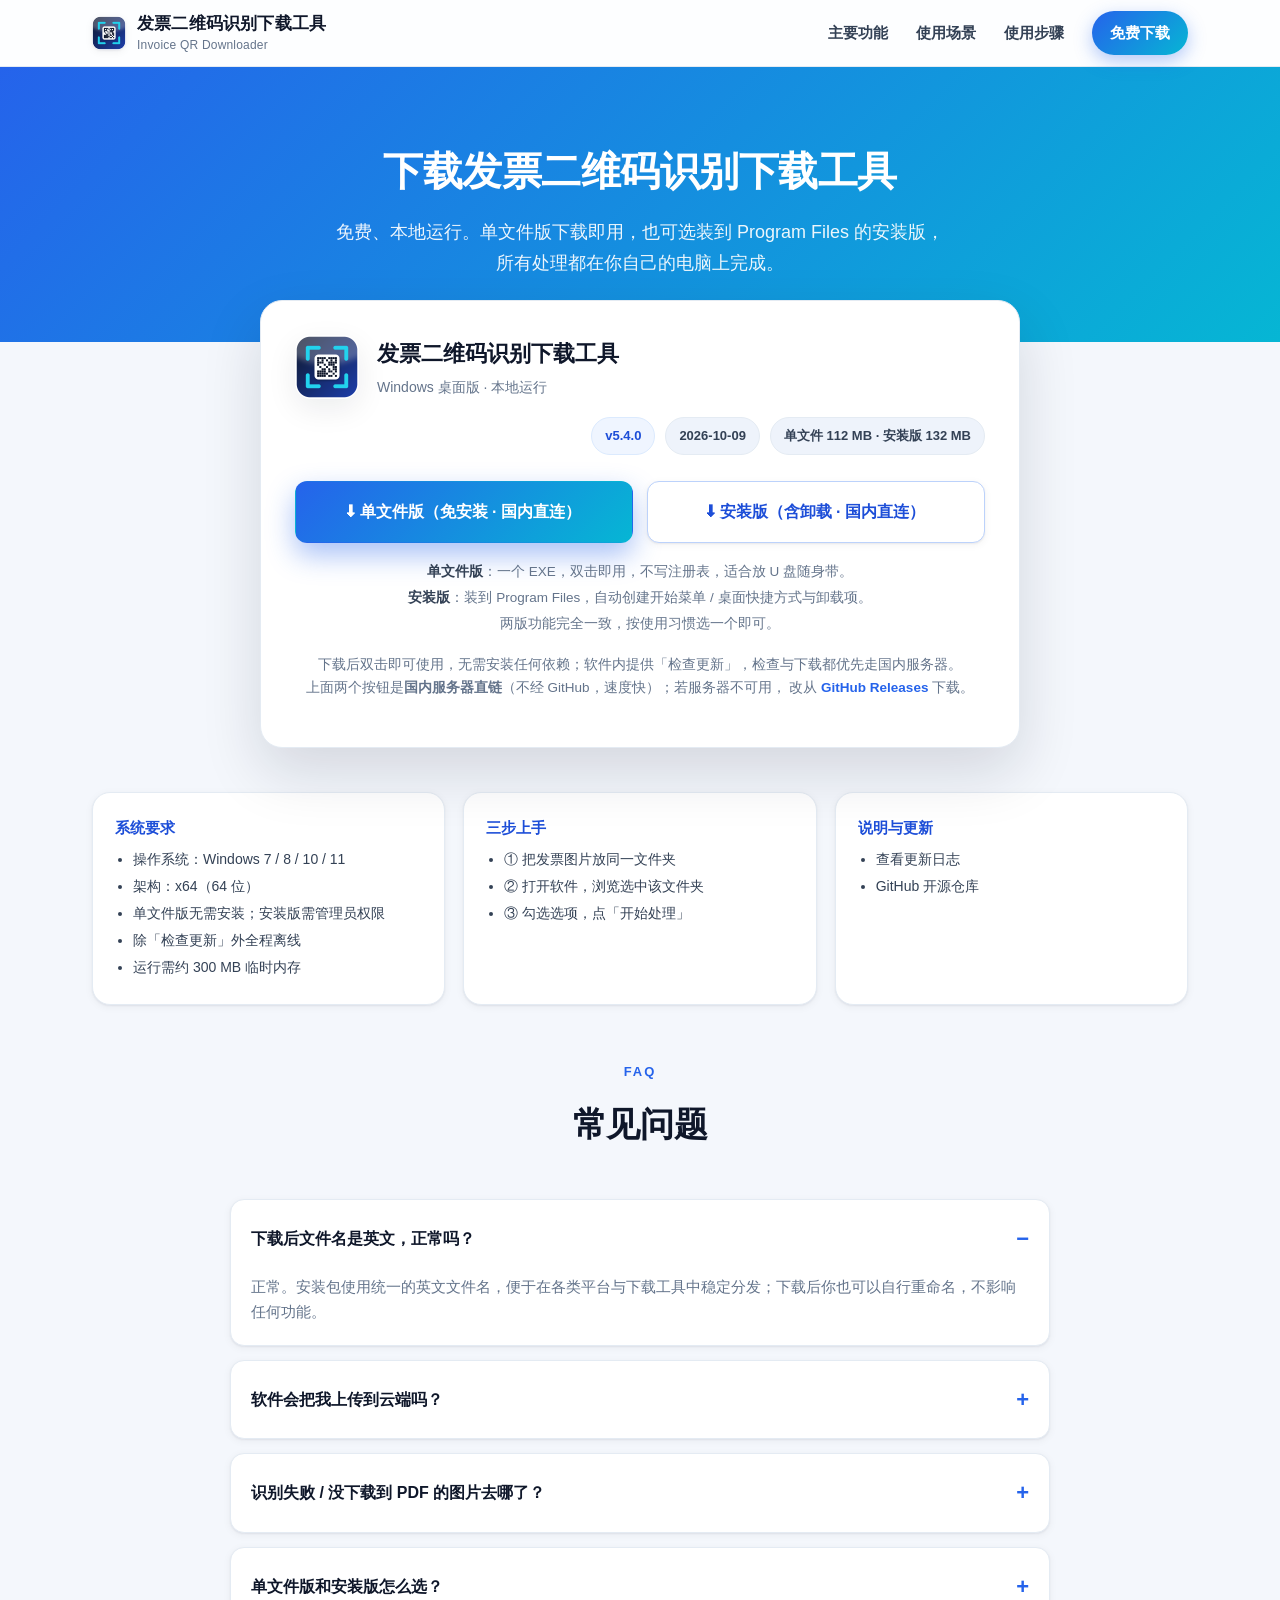
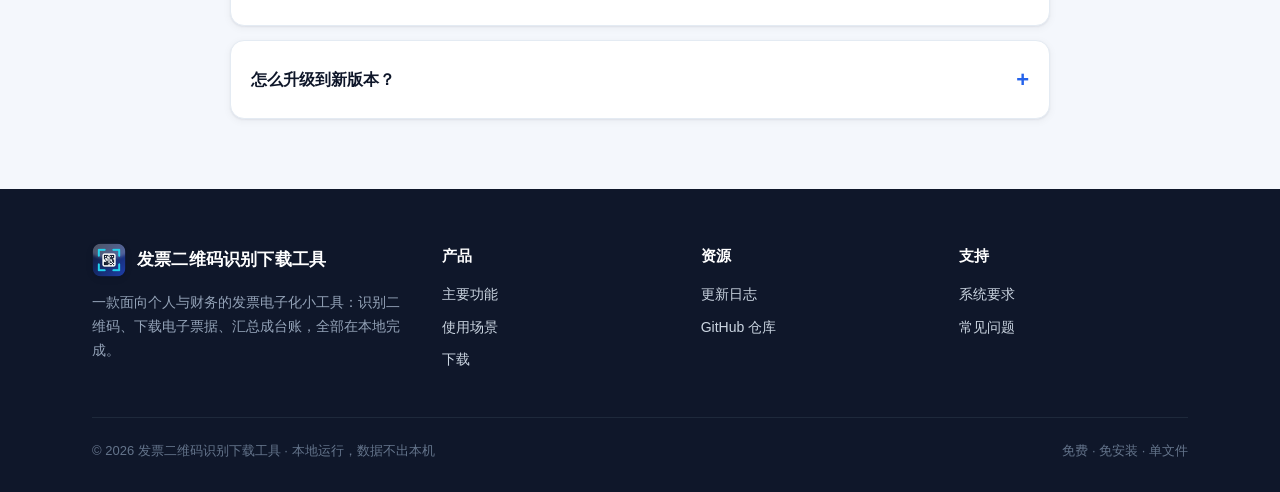
==== website/download.html @ 9f39dbf7 "release: v5.4.0 feat(update): - 「发现新版本」弹窗新增「更新后自动删除旧版本文件」勾选项，默认勾选 - 选择持久化到程序目录 settings.json，仅在点「立即更" ====
<!DOCTYPE html>
<html lang="zh-CN">
<head>
  <meta charset="UTF-8" />
  <meta name="viewport" content="width=device-width, initial-scale=1.0" />
  <title>下载 · 发票二维码识别下载工具</title>
  <meta name="description" content="下载发票二维码识别下载工具 v5.4.0（Windows 单文件版 / 安装版可选，免费，本地运行）。" />
  <link rel="icon" type="image/png" href="assets/app-icon.png" />
  <link rel="stylesheet" href="assets/style.css" />
</head>
<body>

  <!-- 导航 -->
  <header class="nav">
    <div class="container">
      <a class="brand" href="index.html">
        <img src="assets/app-icon.png" alt="logo" />
        <span>发票二维码识别下载工具<small>Invoice QR Downloader</small></span>
      </a>
      <nav class="nav-links">
        <a href="index.html#features">主要功能</a>
        <a href="index.html#scenarios">使用场景</a>
        <a href="index.html#how">使用步骤</a>
        <a class="nav-cta" href="download.html">免费下载</a>
      </nav>
    </div>
  </header>

  <!-- 下载英雄区 -->
  <section class="dl-hero">
    <div class="container">
      <h1>下载发票二维码识别下载工具</h1>
      <p>免费、本地运行。单文件版下载即用，也可选装到 Program Files 的安装版，所有处理都在你自己的电脑上完成。</p>
    </div>
  </section>

  <!-- 下载卡片 -->
  <div class="container">
    <div class="dl-card">
      <div class="dl-top">
        <img src="assets/app-icon.png" alt="app" />
        <div class="meta">
          <h3>发票二维码识别下载工具</h3>
          <div class="sub">Windows 桌面版 · 本地运行</div>
        </div>
        <div class="dl-ver">
          <span class="chip">v5.4.0</span>
          <span class="chip gray">2026-10-09</span>
          <span class="chip gray">单文件 112 MB · 安装版 132 MB</span>
        </div>
      </div>

      <div class="dl-actions">
        <a class="btn btn-download" href="https://github.com/jianRY/invoice-qr-tool/releases/latest">
          ⬇ 单文件版（免安装 · 国内直连）
        </a>
        <a class="btn btn-installer" href="https://github.com/jianRY/invoice-qr-tool/releases/latest">
          ⬇ 安装版（含卸载 · 国内直连）
        </a>
      </div>
      <p class="dl-hint">
        <b>单文件版</b>：一个 EXE，双击即用，不写注册表，适合放 U 盘随身带。<br />
        <b>安装版</b>：装到 Program Files，自动创建开始菜单 / 桌面快捷方式与卸载项。<br />
        两版功能完全一致，按使用习惯选一个即可。
      </p>
      <p class="dl-note">
        下载后双击即可使用，无需安装任何依赖；软件内提供「检查更新」，检查与下载都优先走国内服务器。<br />
        上面两个按钮是<b>国内服务器直链</b>（不经 GitHub，速度快）；若服务器不可用，
        改从 <a href="https://github.com/jianRY/invoice-qr-tool/releases" target="_blank" rel="noopener">GitHub Releases</a> 下载。
      </p>
    </div>

    <!-- 信息三栏 -->
    <div class="dl-info">
      <div class="box">
        <h4>系统要求</h4>
        <ul>
          <li>操作系统：Windows 7 / 8 / 10 / 11</li>
          <li>架构：x64（64 位）</li>
          <li>单文件版无需安装；安装版需管理员权限</li>
          <li>除「检查更新」外全程离线</li>
          <li>运行需约 300 MB 临时内存</li>
        </ul>
      </div>
      <div class="box">
        <h4>三步上手</h4>
        <ul>
          <li>① 把发票图片放同一文件夹</li>
          <li>② 打开软件，浏览选中该文件夹</li>
          <li>③ 勾选选项，点「开始处理」</li>
        </ul>
      </div>
      <div class="box">
        <h4>说明与更新</h4>
        <ul>
          <li><a href="https://github.com/jianRY/invoice-qr-tool/releases" target="_blank" rel="noopener">查看更新日志</a></li>
          <li><a href="https://github.com/jianRY/invoice-qr-tool" target="_blank" rel="noopener">GitHub 开源仓库</a></li>
        </ul>
      </div>
    </div>
  </div>

  <!-- FAQ -->
  <section class="section section-tight">
    <div class="container">
      <div class="head">
        <div class="eyebrow">FAQ</div>
        <h2>常见问题</h2>
      </div>
      <div class="faq">
        <details open>
          <summary>下载后文件名是英文，正常吗？</summary>
          <div class="ans">正常。安装包使用统一的英文文件名，便于在各类平台与下载工具中稳定分发；下载后你也可以自行重命名，不影响任何功能。</div>
        </details>
        <details>
          <summary>软件会把我上传到云端吗？</summary>
          <div class="ans">不会。所有二维码识别、PDF 下载与 Excel 汇总都在你本机完成，票据数据不会离开你的电脑。仅「检查更新」会联网查询一次最新版本信息，其余操作全程离线。</div>
        </details>
        <details>
          <summary>识别失败 / 没下载到 PDF 的图片去哪了？</summary>
          <div class="ans">未下载、未识别或其它情况的图片，会自动复制一份到原文件夹下的「未识别」子文件夹，并分别加上「未下载- / 未识别- / 其它-」前缀，原始图片始终保留不动。</div>
        </details>
        <details>
          <summary>单文件版和安装版怎么选？</summary>
          <div class="ans">两个版本功能完全一致，只是「放」的地方不同。<b>单文件版</b>只有一个 EXE，双击即用、不写注册表，适合放 U 盘随身带或临时用；<b>安装版</b>会装到 Program Files，自动创建开始菜单 / 桌面快捷方式，并在「应用和功能」里登记卸载项，适合长期固定在一台电脑上使用。装错了也不要紧，卸载后换另一版重装即可。</div>
        </details>
        <details>
          <summary>怎么升级到新版本？</summary>
          <div class="ans">软件启动时会静默检查最新版本，发现新版本弹窗提示，点「是」即可自动下载安装；旧版本会自动移入回收站，可随时还原。</div>
        </details>
      </div>
    </div>
  </section>

  <!-- 页脚 -->
  <footer class="footer">
    <div class="container">
      <div class="footer-grid">
        <div>
          <div class="brand"><img src="assets/app-icon.png" alt="logo" style="width:34px;height:34px;border-radius:9px;" /><span>发票二维码识别下载工具</span></div>
          <p class="desc">一款面向个人与财务的发票电子化小工具：识别二维码、下载电子票据、汇总成台账，全部在本地完成。</p>
        </div>
        <div>
          <h5>产品</h5>
          <ul>
            <li><a href="index.html#features">主要功能</a></li>
            <li><a href="index.html#scenarios">使用场景</a></li>
            <li><a href="download.html">下载</a></li>
          </ul>
        </div>
        <div>
          <h5>资源</h5>
          <ul>
            <li><a href="https://github.com/jianRY/invoice-qr-tool/releases" target="_blank" rel="noopener">更新日志</a></li>
            <li><a href="https://github.com/jianRY/invoice-qr-tool" target="_blank" rel="noopener">GitHub 仓库</a></li>
          </ul>
        </div>
        <div>
          <h5>支持</h5>
          <ul>
            <li><a href="download.html">系统要求</a></li>
            <li><a href="https://github.com/jianRY/invoice-qr-tool/releases" target="_blank" rel="noopener">常见问题</a></li>
          </ul>
        </div>
      </div>
      <div class="bottom">
        <span>© 2026 发票二维码识别下载工具 · 本地运行，数据不出本机</span>
        <span>免费 · 免安装 · 单文件</span>
      </div>
    </div>
  </footer>

</body>
</html>
---- website/assets/style.css ----
/* =========================================================
   发票二维码识别下载工具 · 官网样式（浅色 / 精致 / 响应式）
   纯静态，无外部依赖，可直接部署到任意 Web 服务器。
   ========================================================= */
:root {
  --bg: #f4f7fc;
  --bg-soft: #eef3fb;
  --surface: #ffffff;
  --ink: #0f172a;
  --ink-2: #334155;
  --muted: #64748b;
  --border: #e4ebf3;
  --primary: #2563eb;
  --primary-600: #1d4ed8;
  --primary-50: #eff5ff;
  --accent: #06b6d4;
  --accent-50: #ecfeff;
  --ok: #10b981;
  --warn: #f59e0b;
  --grad: linear-gradient(135deg, #2563eb 0%, #06b6d4 100%);
  --grad-soft: linear-gradient(135deg, #eef4ff 0%, #ecfeff 100%);
  --shadow-sm: 0 1px 2px rgba(15, 23, 42, .06), 0 2px 8px rgba(15, 23, 42, .05);
  --shadow: 0 10px 30px rgba(15, 23, 42, .08);
  --shadow-lg: 0 24px 60px rgba(15, 23, 42, .14);
  --radius: 18px;
  --radius-sm: 12px;
  --maxw: 1140px;
  --font: -apple-system, BlinkMacSystemFont, "Segoe UI", "PingFang SC",
    "Hiragino Sans GB", "Microsoft YaHei", "微软雅黑", "Noto Sans CJK SC", sans-serif;
}

* { box-sizing: border-box; }

html { scroll-behavior: smooth; }

body {
  margin: 0;
  font-family: var(--font);
  color: var(--ink);
  background: var(--bg);
  line-height: 1.7;
  -webkit-font-smoothing: antialiased;
  text-rendering: optimizeLegibility;
}

a { color: inherit; text-decoration: none; }

img { max-width: 100%; display: block; }

.container {
  width: 100%;
  max-width: var(--maxw);
  margin: 0 auto;
  padding: 0 22px;
}

.section { padding: 84px 0; }
.section-tight { padding: 56px 0; }

/* ---------- 导航 ---------- */
.nav {
  position: sticky;
  top: 0;
  z-index: 50;
  background: rgba(255, 255, 255, .82);
  backdrop-filter: saturate(180%) blur(12px);
  border-bottom: 1px solid var(--border);
}
.nav .container {
  display: flex;
  align-items: center;
  justify-content: space-between;
  height: 66px;
}
.brand { display: flex; align-items: center; gap: 11px; font-weight: 800; font-size: 17px; letter-spacing: .2px; }
.brand img { width: 34px; height: 34px; border-radius: 9px; box-shadow: var(--shadow-sm); }
.brand small { font-weight: 500; color: var(--muted); font-size: 12px; display: block; margin-top: -4px; }
.nav-links { display: flex; align-items: center; gap: 28px; }
.nav-links a { color: var(--ink-2); font-weight: 600; font-size: 15px; transition: color .15s; }
.nav-links a:hover { color: var(--primary); }
.nav-cta {
  background: var(--grad);
  color: #fff !important;
  padding: 9px 18px;
  border-radius: 999px;
  font-weight: 700;
  box-shadow: 0 6px 18px rgba(37, 99, 235, .35);
  transition: transform .15s, box-shadow .15s;
}
.nav-cta:hover { transform: translateY(-1px); box-shadow: 0 10px 24px rgba(37, 99, 235, .45); }
.nav-toggle { display: none; }

/* ---------- 英雄区 ---------- */
.hero {
  position: relative;
  overflow: hidden;
  background:
    radial-gradient(1200px 600px at 85% -10%, rgba(6, 182, 212, .18), transparent 60%),
    radial-gradient(900px 500px at 0% 10%, rgba(37, 99, 235, .16), transparent 55%),
    var(--bg);
}
.hero .container {
  display: grid;
  grid-template-columns: 1.05fr .95fr;
  gap: 48px;
  align-items: center;
  padding-top: 80px;
  padding-bottom: 88px;
}
.badge {
  display: inline-flex;
  align-items: center;
  gap: 8px;
  background: #fff;
  border: 1px solid var(--border);
  color: var(--primary-600);
  font-weight: 700;
  font-size: 13px;
  padding: 7px 14px;
  border-radius: 999px;
  box-shadow: var(--shadow-sm);
}
.badge .dot { width: 8px; height: 8px; border-radius: 50%; background: var(--ok); }
.hero h1 {
  font-size: 46px;
  line-height: 1.18;
  margin: 20px 0 16px;
  letter-spacing: -.5px;
  font-weight: 850;
}
.hero h1 .hl {
  background: var(--grad);
  -webkit-background-clip: text;
  background-clip: text;
  color: transparent;
}
.hero p.lead {
  font-size: 18px;
  color: var(--ink-2);
  max-width: 540px;
  margin: 0 0 28px;
}
.hero-actions { display: flex; gap: 14px; flex-wrap: wrap; }
.btn {
  display: inline-flex;
  align-items: center;
  gap: 9px;
  font-weight: 700;
  font-size: 15px;
  padding: 13px 24px;
  border-radius: 12px;
  border: 1px solid transparent;
  cursor: pointer;
  transition: transform .15s, box-shadow .15s, background .15s;
}
.btn-primary { background: var(--grad); color: #fff; box-shadow: 0 10px 26px rgba(37, 99, 235, .38); }
.btn-primary:hover { transform: translateY(-2px); box-shadow: 0 14px 32px rgba(37, 99, 235, .48); }
.btn-ghost { background: #fff; color: var(--ink); border-color: var(--border); box-shadow: var(--shadow-sm); }
.btn-ghost:hover { transform: translateY(-2px); border-color: #cdd9ea; }
.hero-meta { display: flex; gap: 26px; margin-top: 30px; color: var(--muted); font-size: 14px; flex-wrap: wrap; }
.hero-meta b { color: var(--ink); font-size: 20px; font-weight: 800; display: block; }

/* 英雄区右侧：模拟卡片 */
.hero-card {
  background: #fff;
  border: 1px solid var(--border);
  border-radius: 20px;
  box-shadow: var(--shadow-lg);
  padding: 20px;
  transform: rotate(1.2deg);
}
.hero-card .hd {
  display: flex; align-items: center; gap: 10px;
  padding-bottom: 14px; border-bottom: 1px dashed var(--border); margin-bottom: 14px;
}
.hero-card .hd img { width: 30px; height: 30px; border-radius: 8px; }
.hero-card .hd .t { font-weight: 800; font-size: 14px; }
.hero-card .hd .v { margin-left: auto; font-size: 12px; color: var(--muted); }
.hero-card .row {
  display: grid; grid-template-columns: 1fr auto; gap: 8px;
  padding: 9px 10px; border-radius: 10px; font-size: 13.5px;
  background: var(--bg-soft); margin-bottom: 8px;
}
.hero-card .row .name { font-weight: 700; color: var(--ink-2); }
.hero-card .row .tag { font-size: 11.5px; font-weight: 700; padding: 2px 9px; border-radius: 999px; }
.tag-ok { background: #dcfce7; color: #15803d; }
.tag-warn { background: #fef3c7; color: #b45309; }
.hero-card .foot { margin-top: 6px; font-size: 12px; color: var(--muted); text-align: center; }

/* 信任条 */
.trust {
  border-top: 1px solid var(--border);
  border-bottom: 1px solid var(--border);
  background: #fff;
}
.trust .container { display: flex; gap: 40px; justify-content: center; flex-wrap: wrap; padding: 26px 22px; }
.trust .item { display: flex; align-items: center; gap: 11px; color: var(--ink-2); font-weight: 600; font-size: 15px; }
.trust .item .ic { width: 34px; height: 34px; border-radius: 9px; background: var(--grad-soft); display: grid; place-items: center; font-size: 17px; }

/* ---------- 标题块 ---------- */
.head { text-align: center; max-width: 720px; margin: 0 auto 46px; }
.head .eyebrow { color: var(--primary); font-weight: 800; letter-spacing: 2px; font-size: 13px; text-transform: uppercase; }
.head h2 { font-size: 34px; margin: 12px 0 12px; letter-spacing: -.4px; font-weight: 850; }
.head p { color: var(--muted); font-size: 17px; margin: 0; }

/* ---------- 功能卡片 ---------- */
.grid { display: grid; gap: 22px; }
.grid-3 { grid-template-columns: repeat(3, 1fr); }
.grid-2 { grid-template-columns: repeat(2, 1fr); }
.card {
  background: var(--surface);
  border: 1px solid var(--border);
  border-radius: var(--radius);
  padding: 26px 24px;
  box-shadow: var(--shadow-sm);
  transition: transform .18s, box-shadow .18s, border-color .18s;
}
.card:hover { transform: translateY(-4px); box-shadow: var(--shadow); border-color: #d4e0f1; }
.card .ic {
  width: 50px; height: 50px; border-radius: 14px;
  background: var(--grad-soft); display: grid; place-items: center;
  font-size: 24px; margin-bottom: 16px;
}
.card h3 { margin: 0 0 8px; font-size: 19px; font-weight: 800; }
.card p { margin: 0; color: var(--muted); font-size: 15px; }

/* ---------- 使用场景（交替卡片） ---------- */
.case {
  display: grid; grid-template-columns: 64px 1fr; gap: 18px; align-items: start;
  background: var(--surface); border: 1px solid var(--border); border-radius: var(--radius);
  padding: 24px; box-shadow: var(--shadow-sm); transition: transform .18s, box-shadow .18s;
}
.case:hover { transform: translateY(-3px); box-shadow: var(--shadow); }
.case .num {
  width: 52px; height: 52px; border-radius: 14px; background: var(--grad); color: #fff;
  display: grid; place-items: center; font-weight: 850; font-size: 20px; box-shadow: 0 8px 18px rgba(37,99,235,.35);
}
.case h3 { margin: 4px 0 6px; font-size: 18px; }
.case p { margin: 0; color: var(--muted); font-size: 14.5px; }

/* ---------- 步骤 ---------- */
.steps { display: grid; grid-template-columns: repeat(3, 1fr); gap: 22px; counter-reset: s; }
.step { position: relative; background: #fff; border: 1px solid var(--border); border-radius: var(--radius); padding: 30px 24px 26px; box-shadow: var(--shadow-sm); }
.step .n {
  position: absolute; top: -18px; left: 24px; width: 40px; height: 40px; border-radius: 12px;
  background: var(--grad); color: #fff; font-weight: 850; display: grid; place-items: center; box-shadow: var(--shadow);
}
.step h3 { margin: 14px 0 8px; font-size: 18px; }
.step p { margin: 0; color: var(--muted); font-size: 14.5px; }

/* ---------- 下载页 ---------- */
.dl-hero { background: var(--grad); color: #fff; }
.dl-hero .container { padding: 70px 22px 64px; text-align: center; }
.dl-hero h1 { font-size: 40px; margin: 0 0 12px; font-weight: 850; letter-spacing: -.5px; }
.dl-hero p { font-size: 18px; opacity: .92; margin: 0 auto; max-width: 620px; }

.dl-card {
  background: #fff; border: 1px solid var(--border); border-radius: 22px; box-shadow: var(--shadow-lg);
  max-width: 760px; margin: -42px auto 0; padding: 34px; position: relative; z-index: 2;
}
.dl-top { display: flex; align-items: center; gap: 18px; flex-wrap: wrap; }
.dl-top img { width: 64px; height: 64px; border-radius: 16px; box-shadow: var(--shadow); }
.dl-top .meta h3 { margin: 0; font-size: 22px; font-weight: 850; }
.dl-top .meta .sub { color: var(--muted); font-size: 14px; margin-top: 3px; }
.dl-ver { margin-left: auto; display: flex; gap: 10px; flex-wrap: wrap; }
.chip { background: var(--primary-50); color: var(--primary-600); font-weight: 800; font-size: 13px; padding: 7px 13px; border-radius: 999px; border: 1px solid #dbeafe; }
.chip.gray { background: var(--bg-soft); color: var(--ink-2); border-color: var(--border); }
.dl-actions { margin-top: 26px; display: flex; gap: 14px; flex-wrap: wrap; }
.dl-actions .btn { flex: 1; min-width: 220px; justify-content: center; padding: 16px 22px; font-size: 16px; }
.btn-download { background: var(--grad); color: #fff; box-shadow: 0 12px 28px rgba(37,99,235,.4); }
.btn-download:hover { transform: translateY(-2px); box-shadow: 0 16px 34px rgba(37,99,235,.5); }
/* 安装版按钮：白底 + 主色描边，与渐变主按钮并列时主次分明 */
.btn-installer { background: #fff; color: var(--primary-600); border-color: #bcd2fb; box-shadow: var(--shadow-sm); }
.btn-installer:hover { transform: translateY(-2px); background: var(--primary-50); border-color: var(--primary); box-shadow: 0 14px 32px rgba(37,99,235,.18); }
.dl-hint { margin: 16px 0 0; font-size: 13.5px; color: var(--muted); text-align: center; line-height: 1.95; }
.dl-hint b { color: var(--ink-2); }
.dl-note { margin-top: 16px; font-size: 13.5px; color: var(--muted); text-align: center; }
.dl-note a { color: var(--primary); font-weight: 700; }

.dl-info { display: grid; grid-template-columns: repeat(3, 1fr); gap: 18px; margin-top: 44px; }
.dl-info .box { background: #fff; border: 1px solid var(--border); border-radius: var(--radius); padding: 22px; box-shadow: var(--shadow-sm); }
.dl-info .box h4 { margin: 0 0 8px; font-size: 15px; color: var(--primary-600); }
.dl-info .box p { margin: 0; color: var(--muted); font-size: 14px; }
.dl-info .box ul { margin: 8px 0 0; padding-left: 18px; color: var(--ink-2); font-size: 14px; }
.dl-info .box li { margin: 3px 0; }

/* FAQ */
.faq { max-width: 820px; margin: 0 auto; }
.faq details { background: #fff; border: 1px solid var(--border); border-radius: 14px; padding: 4px 20px; margin-bottom: 14px; box-shadow: var(--shadow-sm); }
.faq summary { cursor: pointer; font-weight: 700; padding: 16px 0; list-style: none; display: flex; justify-content: space-between; align-items: center; }
.faq summary::-webkit-details-marker { display: none; }
.faq summary::after { content: "+"; font-size: 22px; color: var(--primary); font-weight: 800; }
.faq details[open] summary::after { content: "−"; }
.faq .ans { padding: 0 0 16px; color: var(--muted); font-size: 15px; }

/* ---------- CTA 区 ---------- */
.cta-band { background: var(--grad); color: #fff; border-radius: 24px; padding: 52px 40px; text-align: center; box-shadow: var(--shadow-lg); }
.cta-band h2 { margin: 0 0 10px; font-size: 30px; font-weight: 850; }
.cta-band p { margin: 0 0 26px; font-size: 17px; opacity: .92; }
.cta-band .btn-white { background: #fff; color: var(--primary-600); font-weight: 800; padding: 14px 30px; border-radius: 12px; box-shadow: var(--shadow); }
.cta-band .btn-white:hover { transform: translateY(-2px); }

/* ---------- 页脚 ---------- */
.footer { background: #0f172a; color: #cbd5e1; }
.footer .container { padding: 54px 22px 30px; }
.footer-grid { display: grid; grid-template-columns: 1.4fr 1fr 1fr 1fr; gap: 30px; }
.footer .brand { color: #fff; }
.footer .brand small { color: #94a3b8; }
.footer p.desc { color: #94a3b8; font-size: 14px; margin: 14px 0 0; max-width: 320px; }
.footer h5 { color: #fff; font-size: 15px; margin: 0 0 14px; }
.footer ul { list-style: none; padding: 0; margin: 0; }
.footer ul li { margin: 9px 0; font-size: 14px; }
.footer ul li a:hover { color: #fff; }
.footer .bottom { border-top: 1px solid #1e293b; margin-top: 36px; padding-top: 22px; font-size: 13px; color: #64748b; display: flex; justify-content: space-between; flex-wrap: wrap; gap: 10px; }

/* ---------- 响应式 ---------- */
@media (max-width: 960px) {
  .hero .container { grid-template-columns: 1fr; gap: 36px; padding-top: 56px; }
  .hero h1 { font-size: 38px; }
  .hero-card { transform: none; max-width: 480px; }
  .grid-3, .steps { grid-template-columns: repeat(2, 1fr); }
  .dl-info { grid-template-columns: 1fr; }
  .footer-grid { grid-template-columns: 1fr 1fr; }
}
@media (max-width: 640px) {
  .section { padding: 60px 0; }
  .nav-links { display: none; }
  .hero h1 { font-size: 31px; }
  .head h2 { font-size: 27px; }
  .grid-3, .grid-2, .steps { grid-template-columns: 1fr; }
  .footer-grid { grid-template-columns: 1fr; }
  .dl-hero h1 { font-size: 30px; }
  .cta-band { padding: 38px 22px; }
}
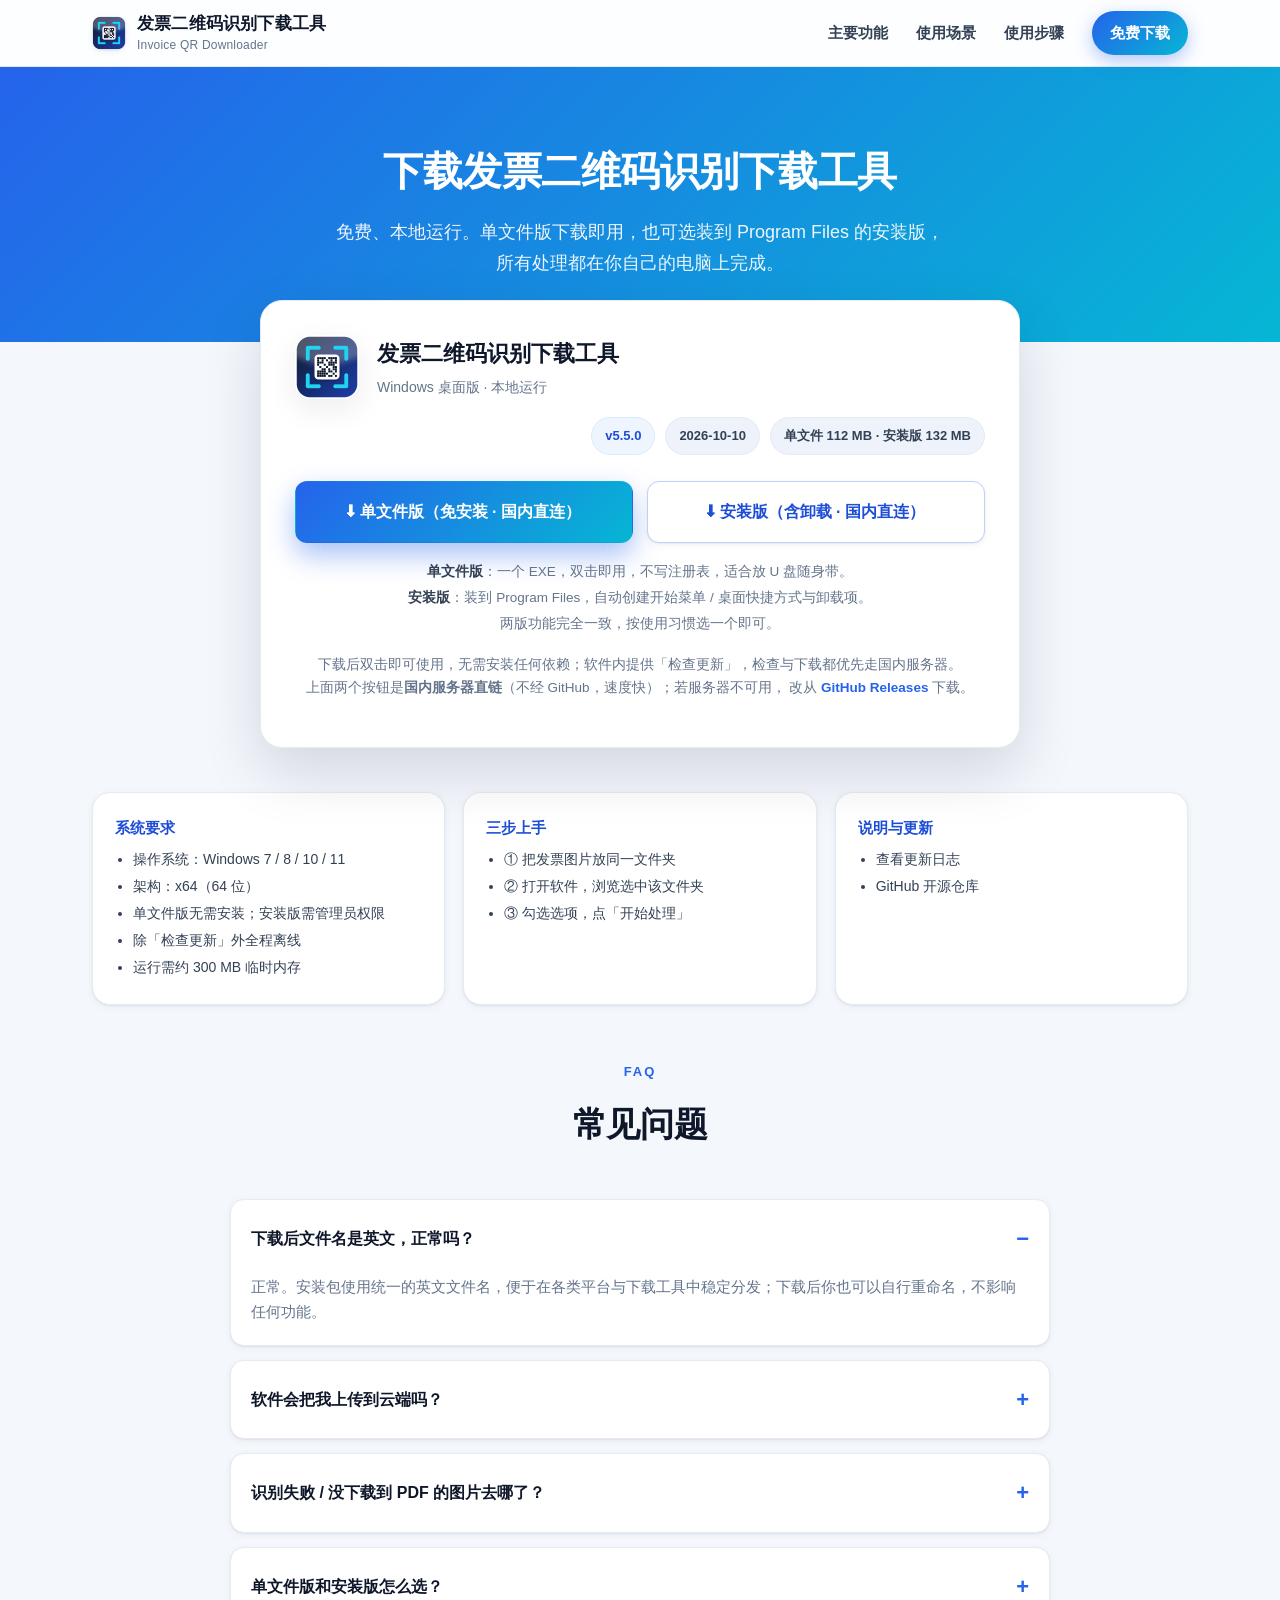
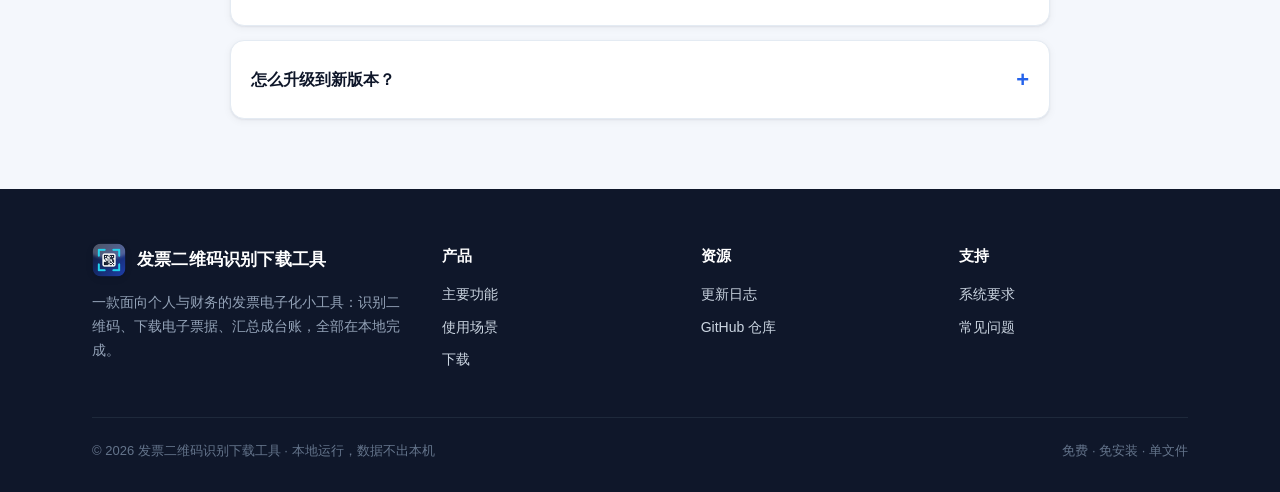
==== commit 3d102ec7: "release: v5.5.0" ====
--- a/website/download.html
+++ b/website/download.html
@@ -4,7 +4,7 @@
   <meta charset="UTF-8" />
   <meta name="viewport" content="width=device-width, initial-scale=1.0" />
   <title>下载 · 发票二维码识别下载工具</title>
-  <meta name="description" content="下载发票二维码识别下载工具 v5.4.0（Windows 单文件版 / 安装版可选，免费，本地运行）。" />
+  <meta name="description" content="下载发票二维码识别下载工具 v5.5.0（Windows 单文件版 / 安装版可选，免费，本地运行）。" />
   <link rel="icon" type="image/png" href="assets/app-icon.png" />
   <link rel="stylesheet" href="assets/style.css" />
 </head>
@@ -44,8 +44,8 @@
           <div class="sub">Windows 桌面版 · 本地运行</div>
         </div>
         <div class="dl-ver">
-          <span class="chip">v5.4.0</span>
-          <span class="chip gray">2026-10-09</span>
+          <span class="chip">v5.5.0</span>
+          <span class="chip gray">2026-10-10</span>
           <span class="chip gray">单文件 112 MB · 安装版 132 MB</span>
         </div>
       </div>
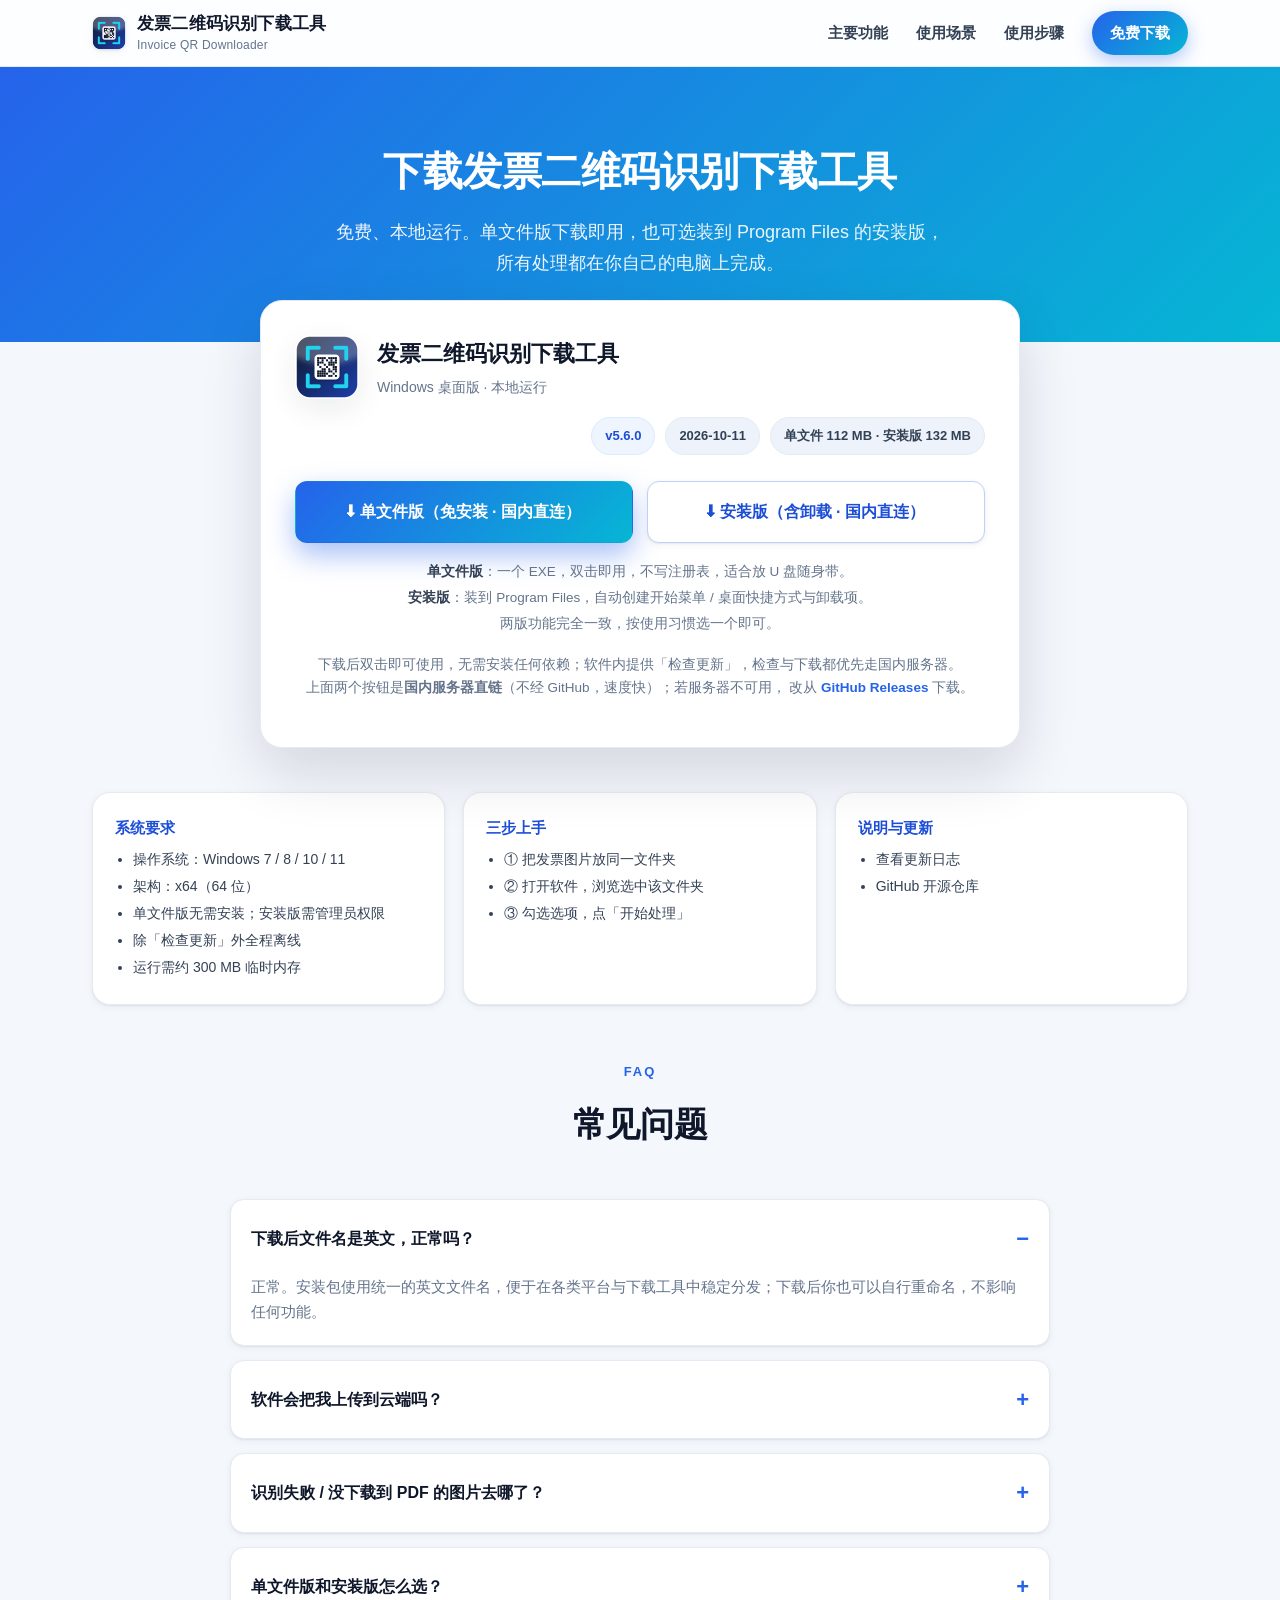
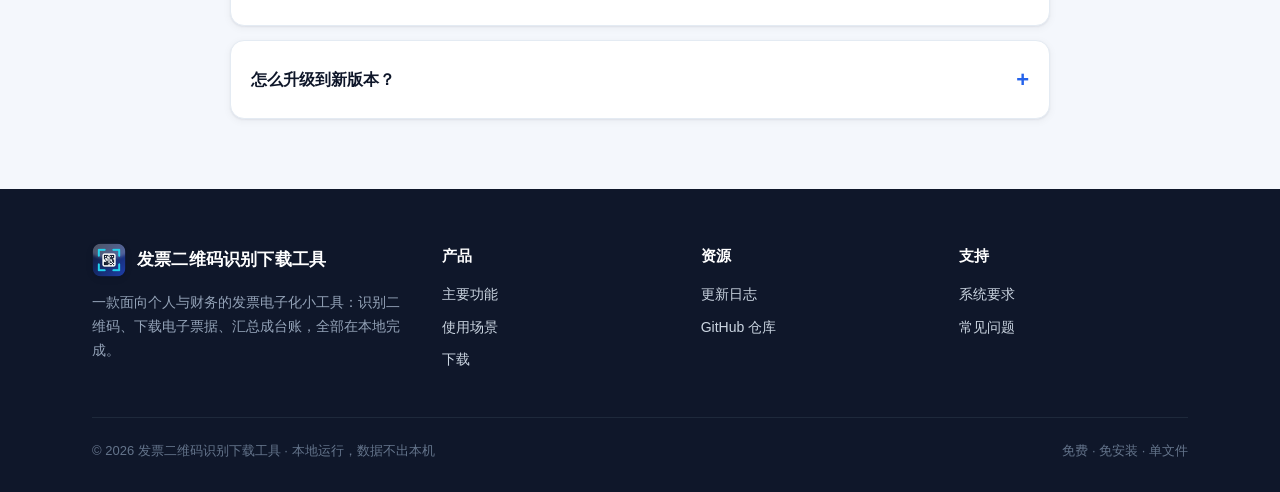
==== commit 9354d70a: "release: v5.6.0" ====
--- a/website/download.html
+++ b/website/download.html
@@ -4,7 +4,7 @@
   <meta charset="UTF-8" />
   <meta name="viewport" content="width=device-width, initial-scale=1.0" />
   <title>下载 · 发票二维码识别下载工具</title>
-  <meta name="description" content="下载发票二维码识别下载工具 v5.5.0（Windows 单文件版 / 安装版可选，免费，本地运行）。" />
+  <meta name="description" content="下载发票二维码识别下载工具 v5.6.0（Windows 单文件版 / 安装版可选，免费，本地运行）。" />
   <link rel="icon" type="image/png" href="assets/app-icon.png" />
   <link rel="stylesheet" href="assets/style.css" />
 </head>
@@ -44,8 +44,8 @@
           <div class="sub">Windows 桌面版 · 本地运行</div>
         </div>
         <div class="dl-ver">
-          <span class="chip">v5.5.0</span>
-          <span class="chip gray">2026-10-10</span>
+          <span class="chip">v5.6.0</span>
+          <span class="chip gray">2026-10-11</span>
           <span class="chip gray">单文件 112 MB · 安装版 132 MB</span>
         </div>
       </div>
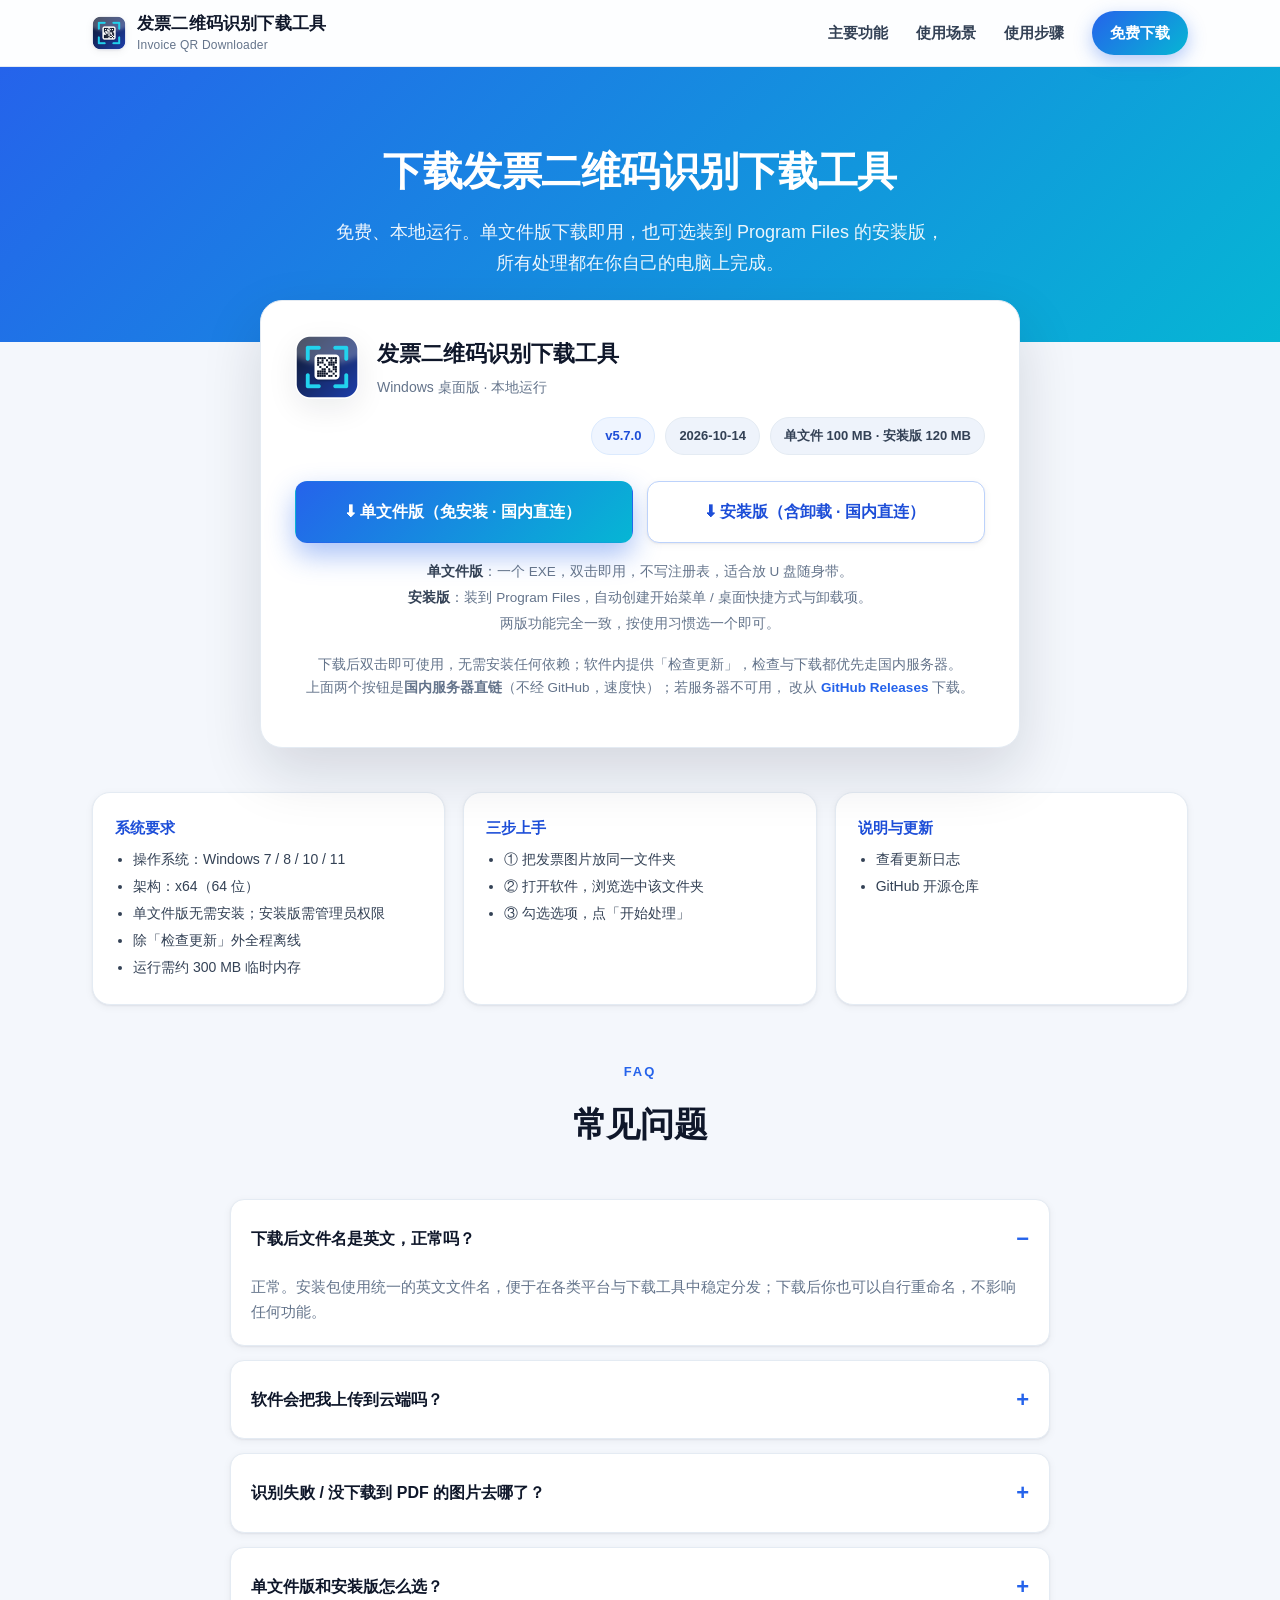
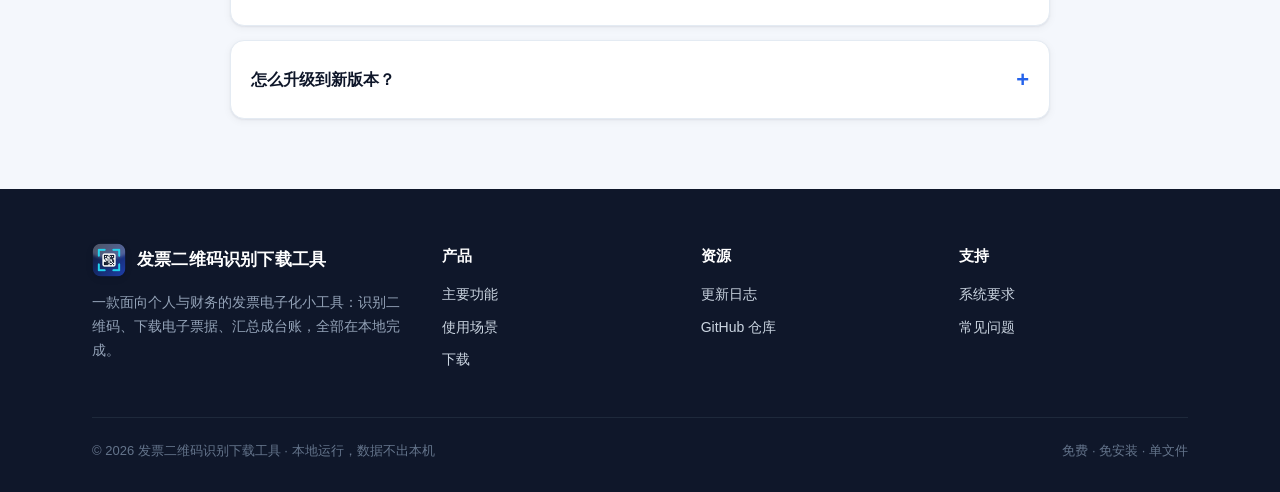
==== commit 2ab92d46: "release: v5.7.0" ====
--- a/website/download.html
+++ b/website/download.html
@@ -4,7 +4,7 @@
   <meta charset="UTF-8" />
   <meta name="viewport" content="width=device-width, initial-scale=1.0" />
   <title>下载 · 发票二维码识别下载工具</title>
-  <meta name="description" content="下载发票二维码识别下载工具 v5.6.0（Windows 单文件版 / 安装版可选，免费，本地运行）。" />
+  <meta name="description" content="下载发票二维码识别下载工具 v5.7.0（Windows 单文件版 / 安装版可选，免费，本地运行）。" />
   <link rel="icon" type="image/png" href="assets/app-icon.png" />
   <link rel="stylesheet" href="assets/style.css" />
 </head>
@@ -44,9 +44,9 @@
           <div class="sub">Windows 桌面版 · 本地运行</div>
         </div>
         <div class="dl-ver">
-          <span class="chip">v5.6.0</span>
-          <span class="chip gray">2026-10-11</span>
-          <span class="chip gray">单文件 112 MB · 安装版 132 MB</span>
+          <span class="chip">v5.7.0</span>
+          <span class="chip gray">2026-10-14</span>
+          <span class="chip gray">单文件 100 MB · 安装版 120 MB</span>
         </div>
       </div>
 
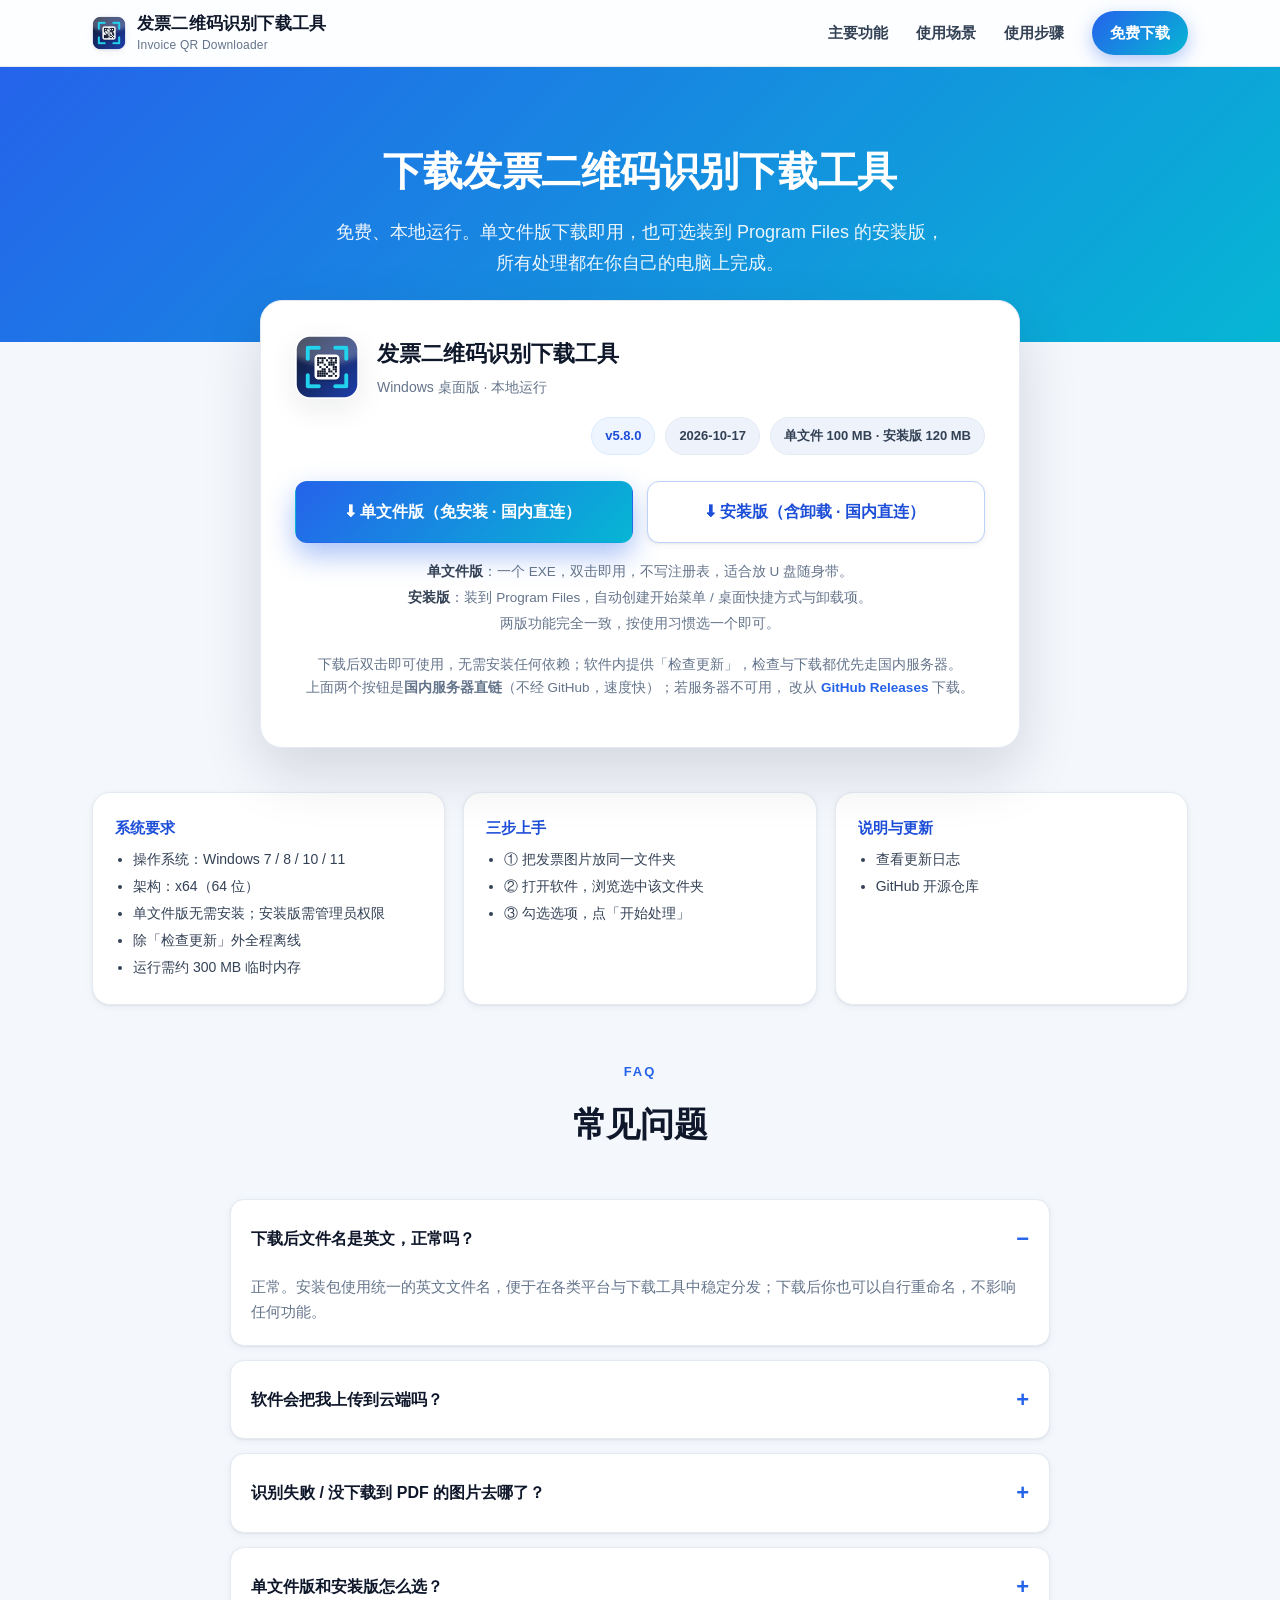
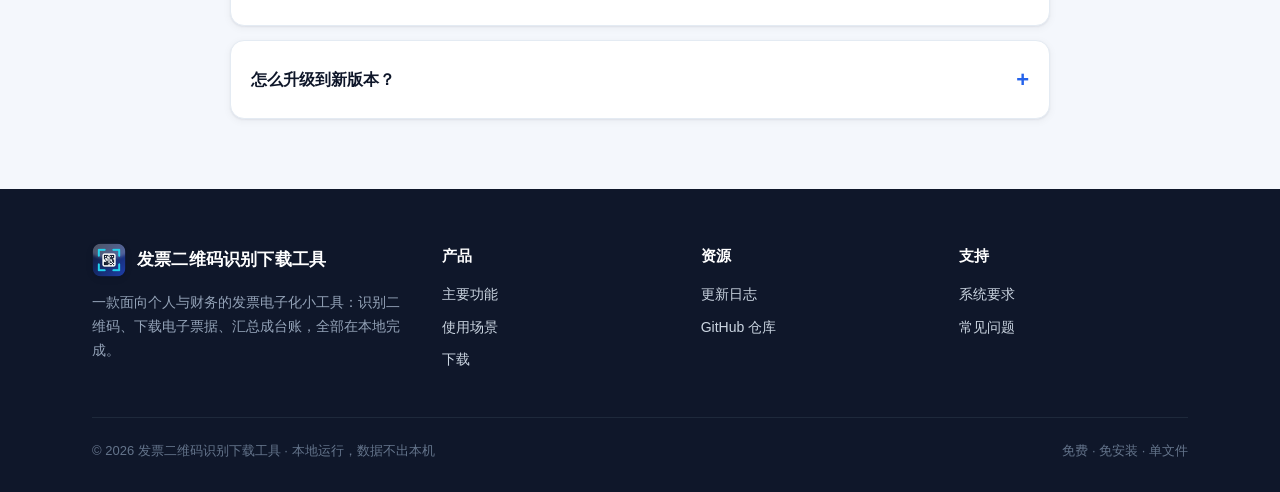
==== commit bdd026ef: "release: v5.8.0" ====
--- a/website/download.html
+++ b/website/download.html
@@ -4,7 +4,7 @@
   <meta charset="UTF-8" />
   <meta name="viewport" content="width=device-width, initial-scale=1.0" />
   <title>下载 · 发票二维码识别下载工具</title>
-  <meta name="description" content="下载发票二维码识别下载工具 v5.7.0（Windows 单文件版 / 安装版可选，免费，本地运行）。" />
+  <meta name="description" content="下载发票二维码识别下载工具 v5.8.0（Windows 单文件版 / 安装版可选，免费，本地运行）。" />
   <link rel="icon" type="image/png" href="assets/app-icon.png" />
   <link rel="stylesheet" href="assets/style.css" />
 </head>
@@ -44,8 +44,8 @@
           <div class="sub">Windows 桌面版 · 本地运行</div>
         </div>
         <div class="dl-ver">
-          <span class="chip">v5.7.0</span>
-          <span class="chip gray">2026-10-14</span>
+          <span class="chip">v5.8.0</span>
+          <span class="chip gray">2026-10-17</span>
           <span class="chip gray">单文件 100 MB · 安装版 120 MB</span>
         </div>
       </div>
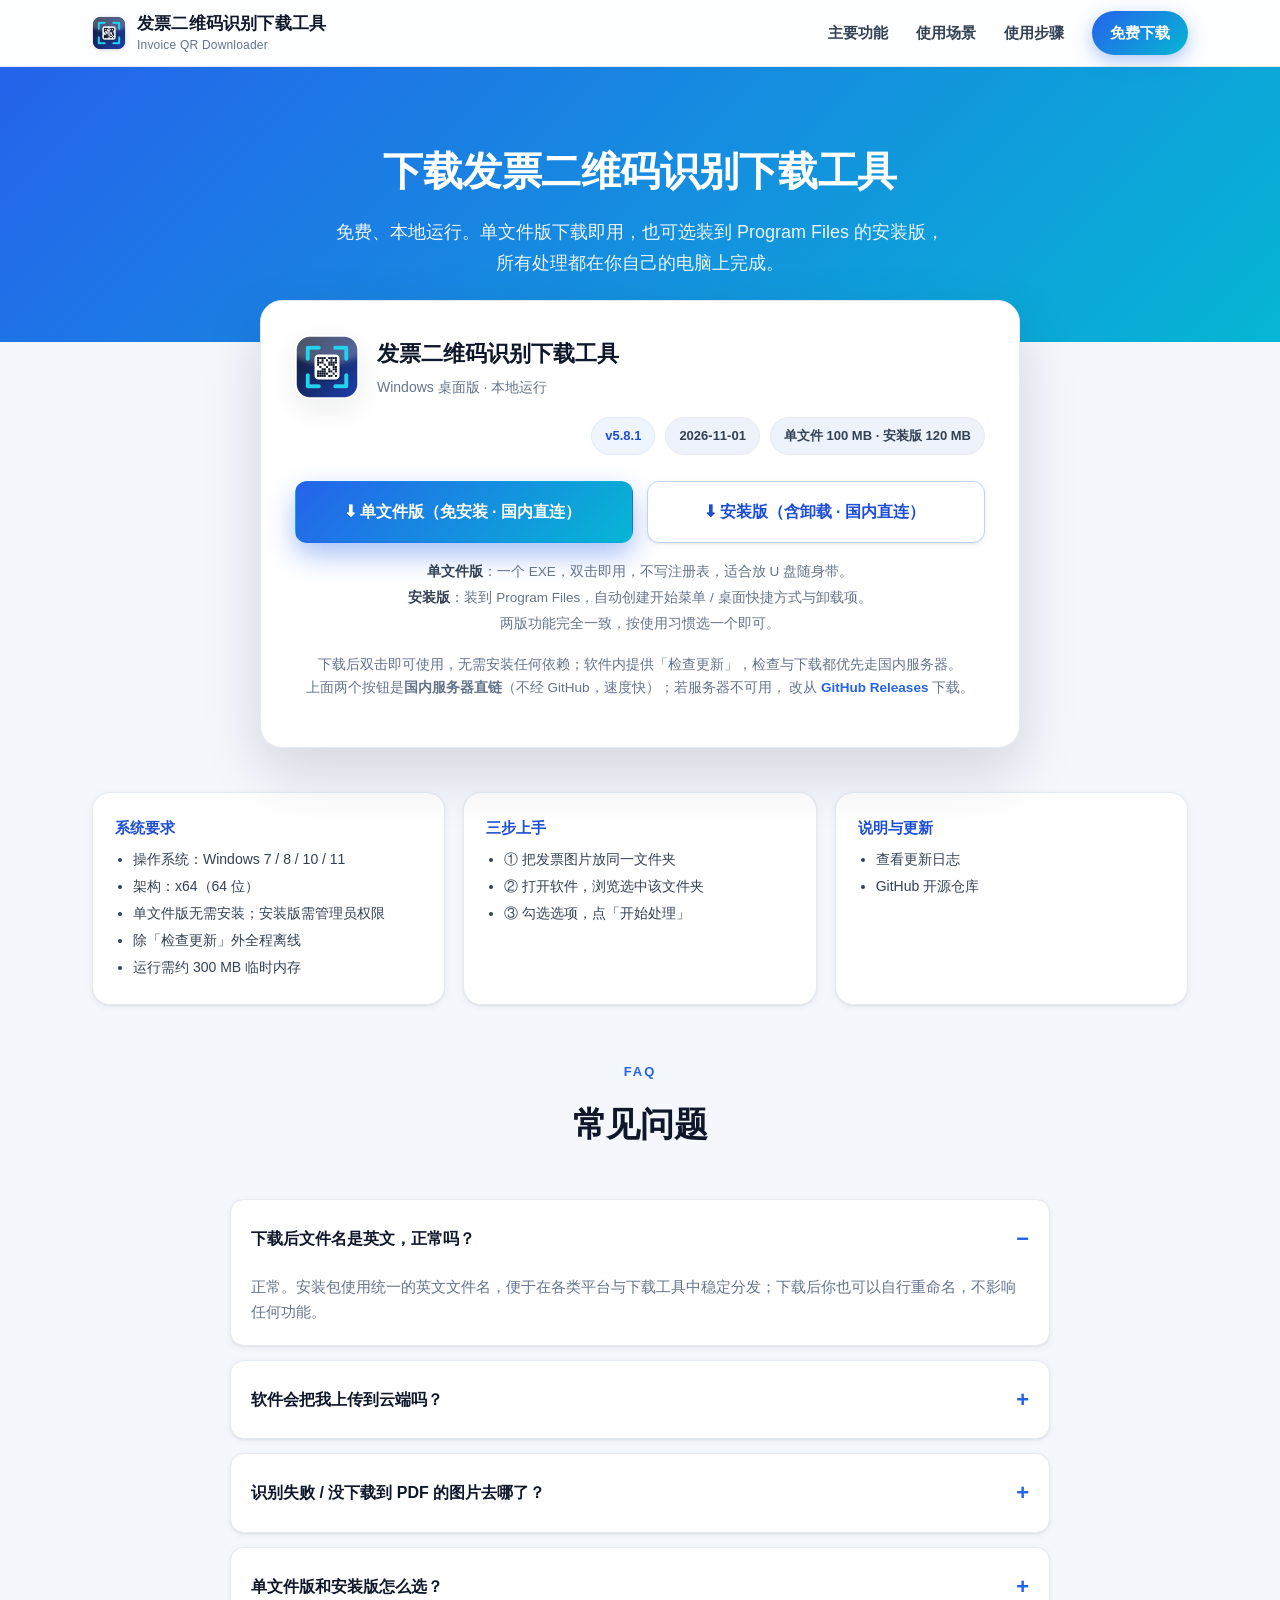
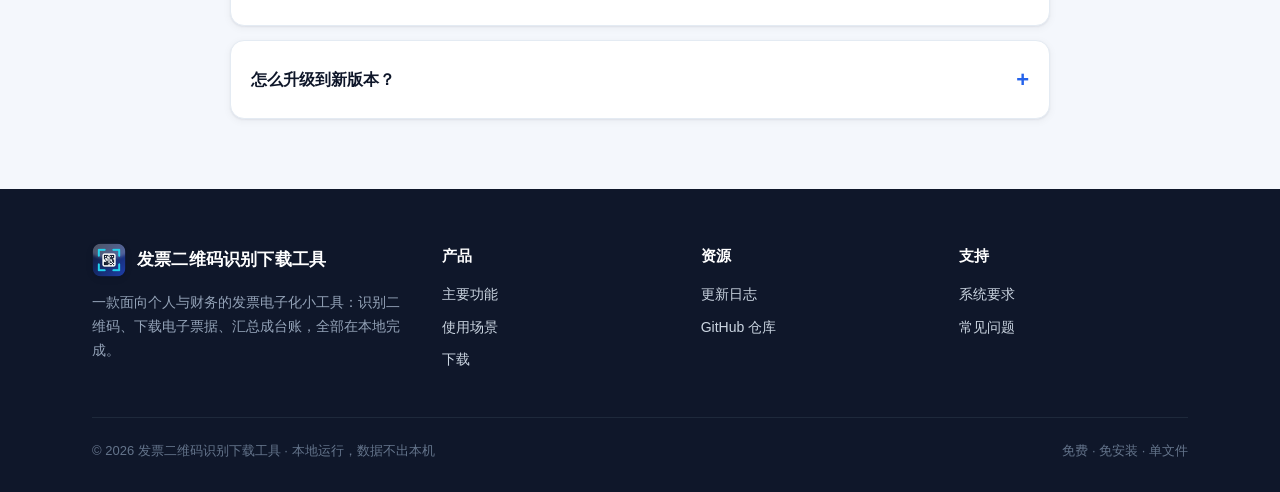
==== commit eaae64f7: "release: v5.8.1" ====
--- a/website/download.html
+++ b/website/download.html
@@ -4,7 +4,7 @@
   <meta charset="UTF-8" />
   <meta name="viewport" content="width=device-width, initial-scale=1.0" />
   <title>下载 · 发票二维码识别下载工具</title>
-  <meta name="description" content="下载发票二维码识别下载工具 v5.8.0（Windows 单文件版 / 安装版可选，免费，本地运行）。" />
+  <meta name="description" content="下载发票二维码识别下载工具 v5.8.1（Windows 单文件版 / 安装版可选，免费，本地运行）。" />
   <link rel="icon" type="image/png" href="assets/app-icon.png" />
   <link rel="stylesheet" href="assets/style.css" />
 </head>
@@ -44,8 +44,8 @@
           <div class="sub">Windows 桌面版 · 本地运行</div>
         </div>
         <div class="dl-ver">
-          <span class="chip">v5.8.0</span>
-          <span class="chip gray">2026-10-17</span>
+          <span class="chip">v5.8.1</span>
+          <span class="chip gray">2026-11-01</span>
           <span class="chip gray">单文件 100 MB · 安装版 120 MB</span>
         </div>
       </div>
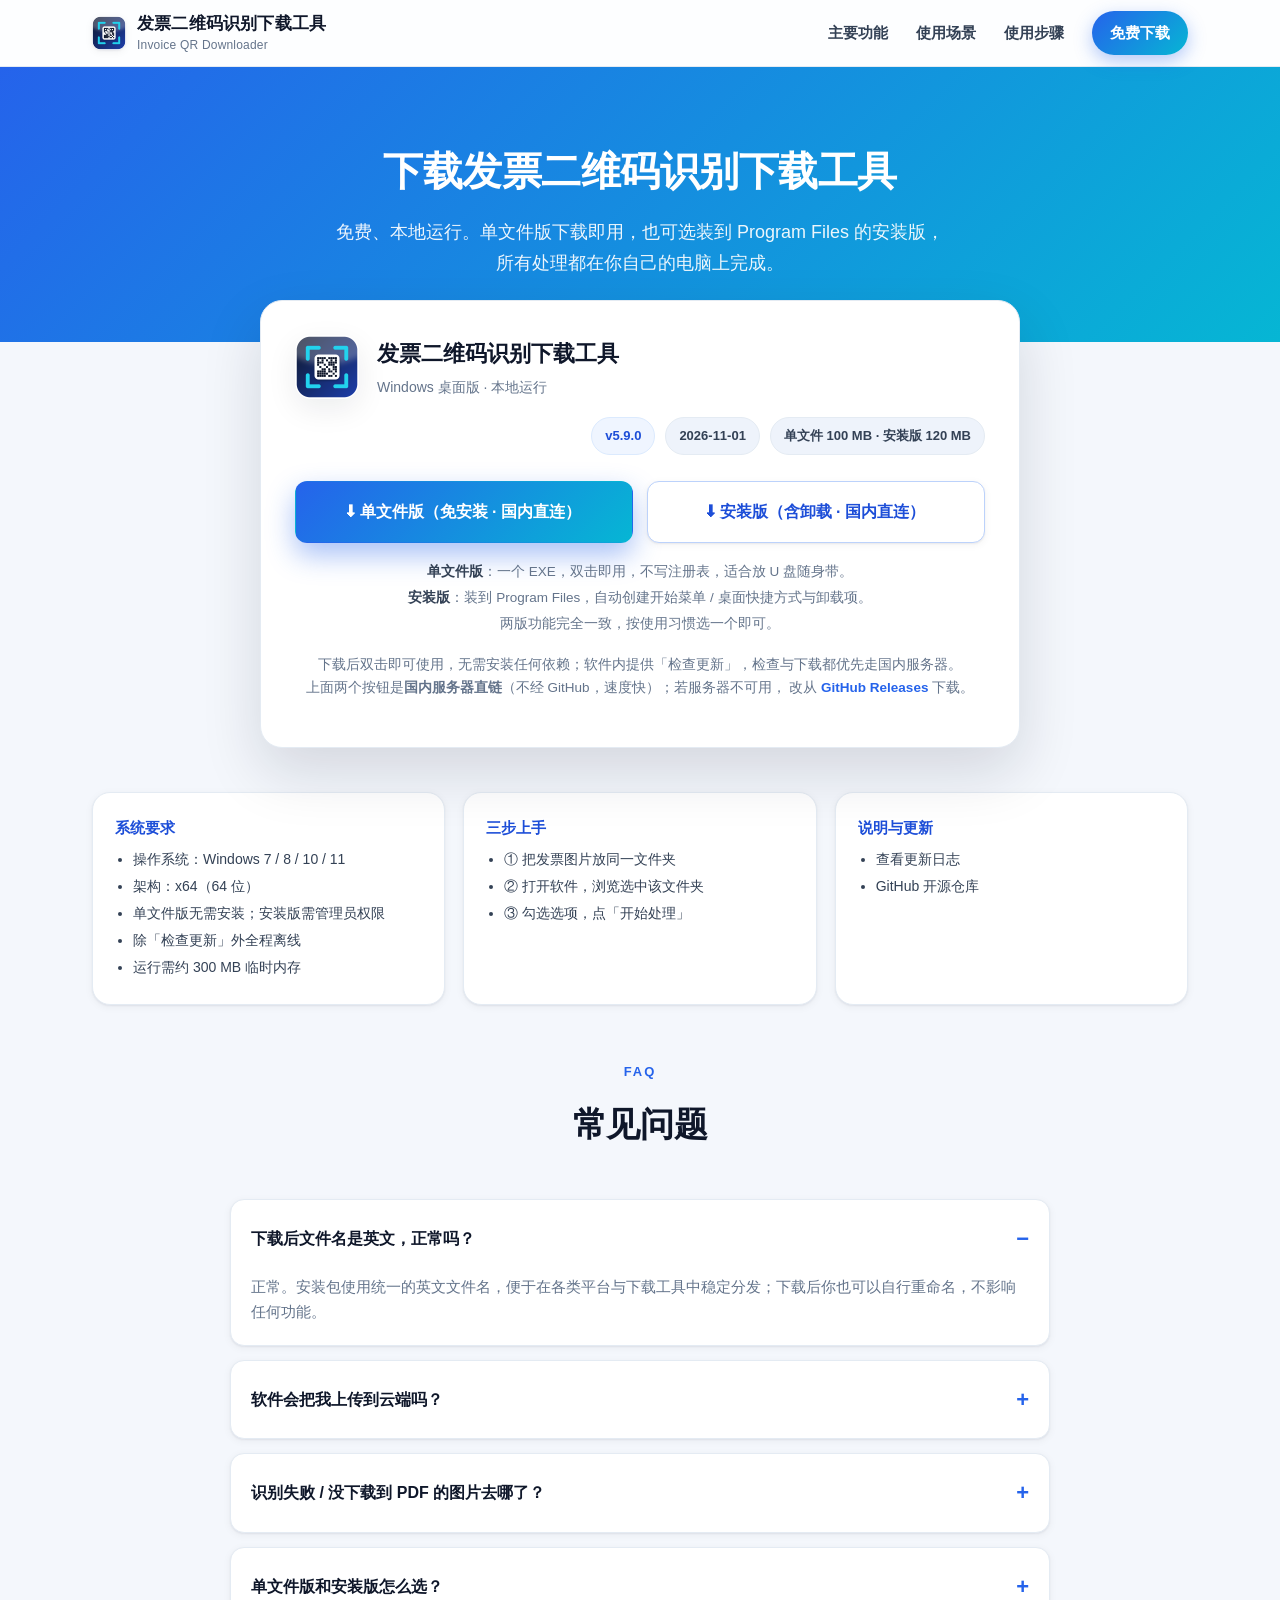
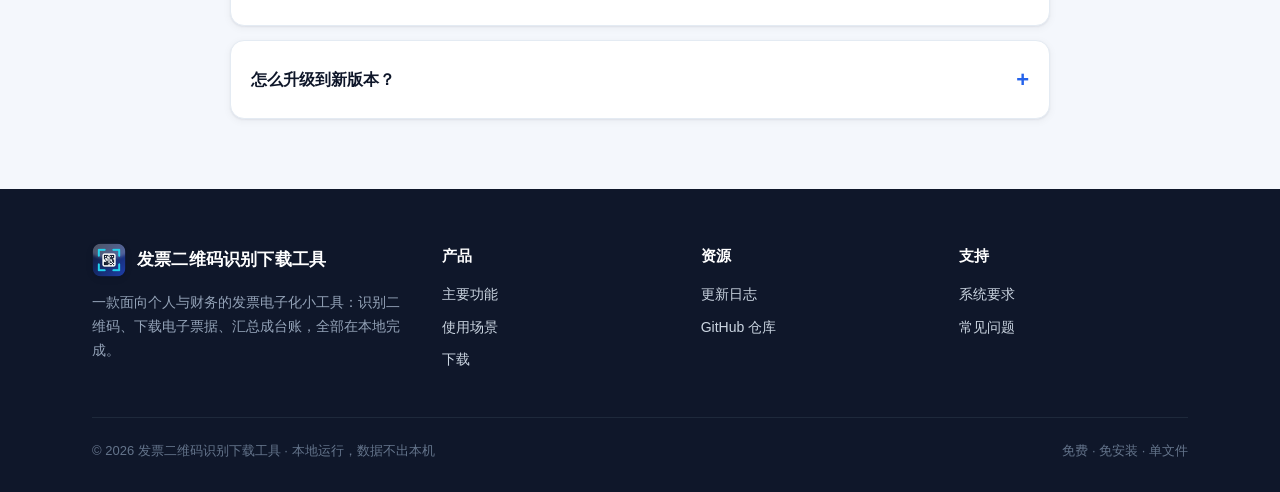
==== commit 9568fbaf: "release: v5.9.0" ====
--- a/website/download.html
+++ b/website/download.html
@@ -4,7 +4,7 @@
   <meta charset="UTF-8" />
   <meta name="viewport" content="width=device-width, initial-scale=1.0" />
   <title>下载 · 发票二维码识别下载工具</title>
-  <meta name="description" content="下载发票二维码识别下载工具 v5.8.1（Windows 单文件版 / 安装版可选，免费，本地运行）。" />
+  <meta name="description" content="下载发票二维码识别下载工具 v5.9.0（Windows 单文件版 / 安装版可选，免费，本地运行）。" />
   <link rel="icon" type="image/png" href="assets/app-icon.png" />
   <link rel="stylesheet" href="assets/style.css" />
 </head>
@@ -44,7 +44,7 @@
           <div class="sub">Windows 桌面版 · 本地运行</div>
         </div>
         <div class="dl-ver">
-          <span class="chip">v5.8.1</span>
+          <span class="chip">v5.9.0</span>
           <span class="chip gray">2026-11-01</span>
           <span class="chip gray">单文件 100 MB · 安装版 120 MB</span>
         </div>
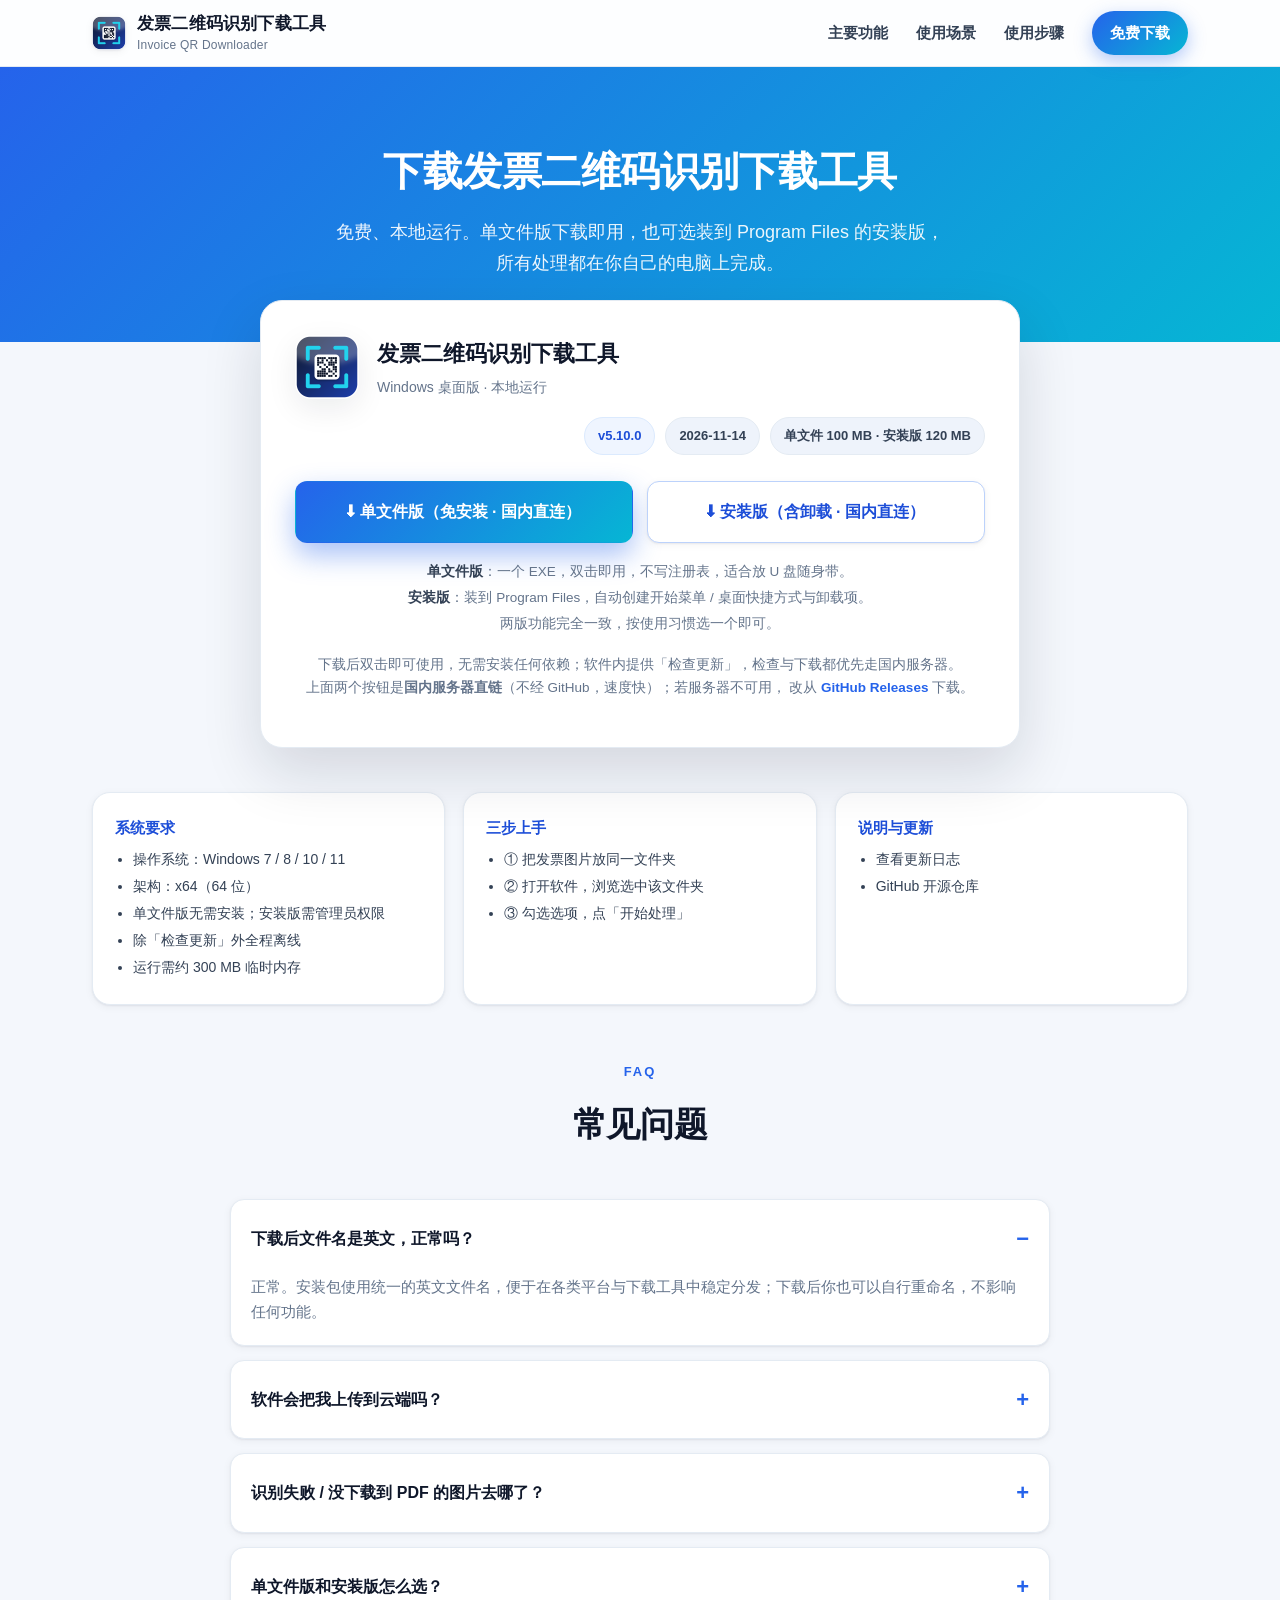
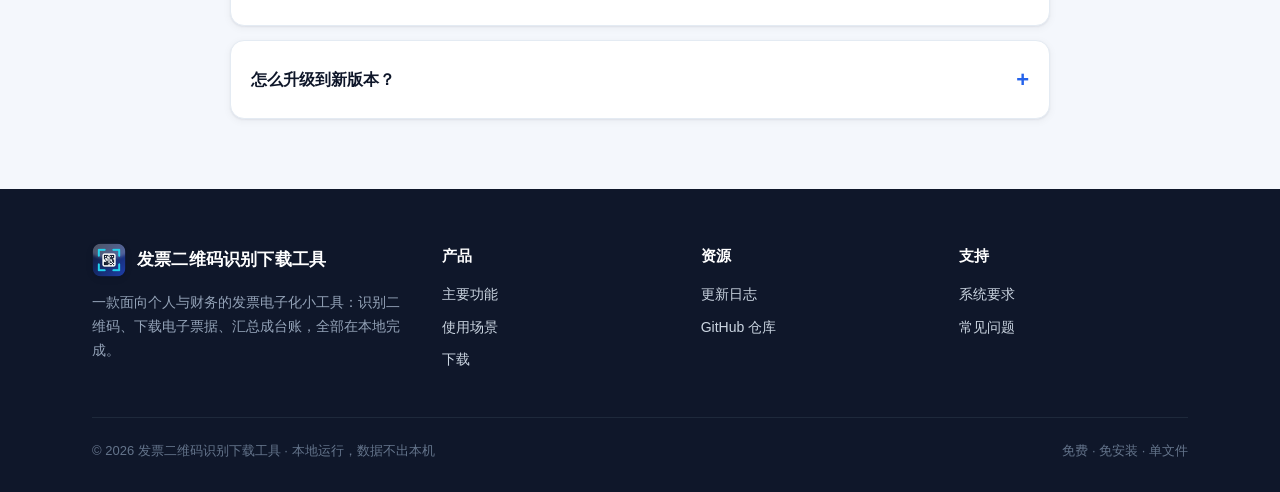
==== commit 163477f8: "release: v5.10.0" ====
--- a/website/download.html
+++ b/website/download.html
@@ -4,7 +4,7 @@
   <meta charset="UTF-8" />
   <meta name="viewport" content="width=device-width, initial-scale=1.0" />
   <title>下载 · 发票二维码识别下载工具</title>
-  <meta name="description" content="下载发票二维码识别下载工具 v5.9.0（Windows 单文件版 / 安装版可选，免费，本地运行）。" />
+  <meta name="description" content="下载发票二维码识别下载工具 v5.10.0（Windows 单文件版 / 安装版可选，免费，本地运行）。" />
   <link rel="icon" type="image/png" href="assets/app-icon.png" />
   <link rel="stylesheet" href="assets/style.css" />
 </head>
@@ -44,8 +44,8 @@
           <div class="sub">Windows 桌面版 · 本地运行</div>
         </div>
         <div class="dl-ver">
-          <span class="chip">v5.9.0</span>
-          <span class="chip gray">2026-11-01</span>
+          <span class="chip">v5.10.0</span>
+          <span class="chip gray">2026-11-14</span>
           <span class="chip gray">单文件 100 MB · 安装版 120 MB</span>
         </div>
       </div>
